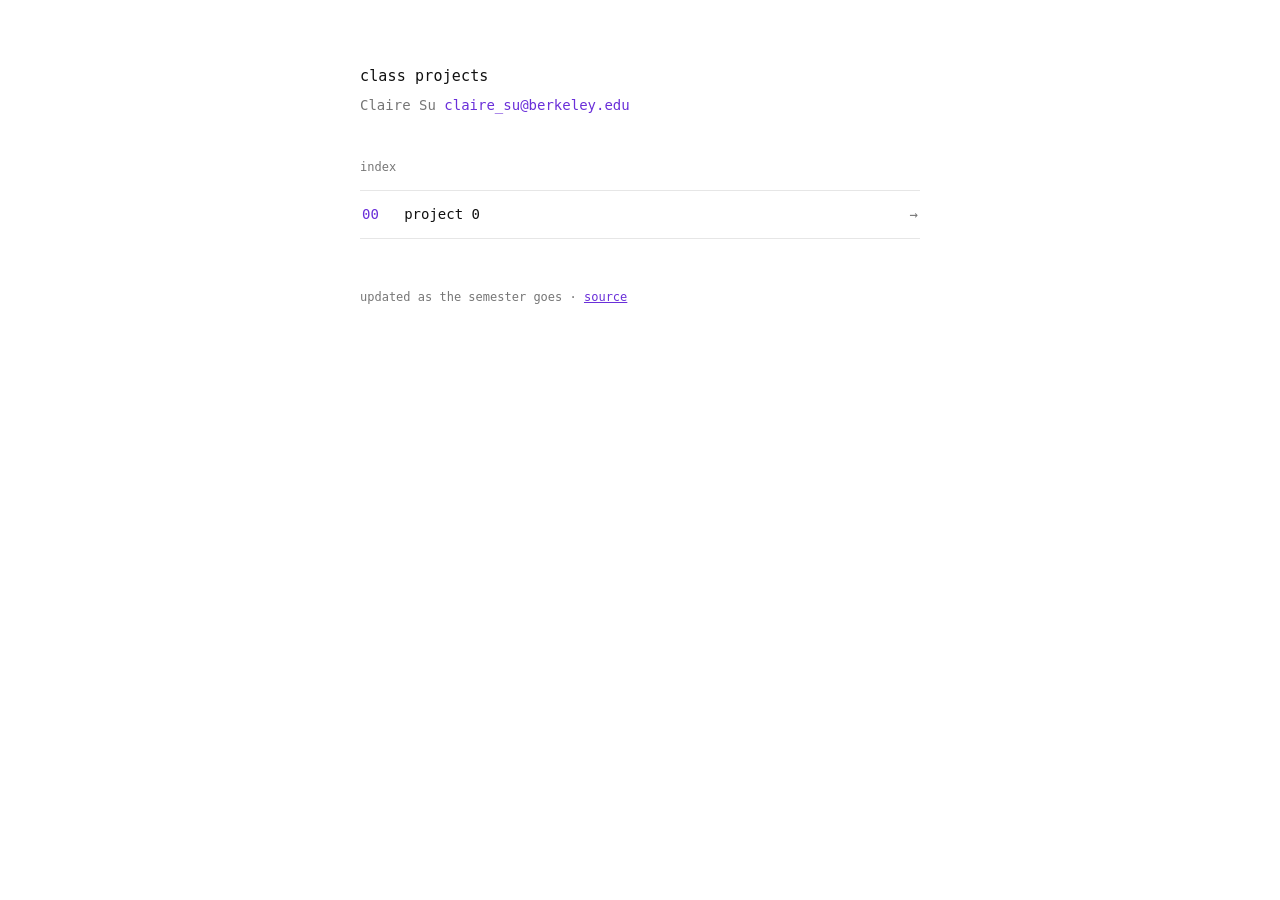
==== index.html @ a89c791b "updated main page" ====
<!DOCTYPE html>
<html lang="en">
<head>
<meta charset="UTF-8">
<meta name="viewport" content="width=device-width, initial-scale=1.0">
<title>my cs180 portfolio</title>
<link rel="stylesheet" href="style.css">
</head>
<body>
<main>
  <h1>class projects</h1>
  <p class="sub">Claire Su <span class="accent">claire_su@berkeley.edu</span></p>

  <h2>index</h2>
  <ul class="projects">
    <li>
      <a href="./0/">
        <span class="name"><span class="num">00</span> &nbsp; project 0</span>
        <span class="arrow">&rarr;</span>
      </a>
    </li>
  </ul>

  <footer>
    updated as the semester goes &middot; <a href="https://github.com/">source</a>
  </footer>
</main>
</body>
</html>
---- style.css ----
:root {
  --bg: #ffffff;
  --ink: #111111;
  --muted: #767676;
  --accent: #6a2fd9;
  --rule: #e6e6e6;
}

* { box-sizing: border-box; }

body {
  margin: 0;
  padding: 64px 24px 96px;
  background: var(--bg);
  color: var(--ink);
  font-family: "JetBrains Mono", "IBM Plex Mono", ui-monospace, SFMono-Regular, Menlo, Consolas, monospace;
  font-size: 14px;
  line-height: 1.7;
  -webkit-font-smoothing: antialiased;
}

main {
  max-width: 560px;
  margin: 0 auto;
}

h1 {
  font-size: 15px;
  font-weight: 500;
  margin: 0 0 4px;
  letter-spacing: 0.01em;
}

h1 .num { color: var(--accent); }

.sub {
  color: var(--muted);
  margin: 0 0 40px;
}

.sub .accent { color: var(--accent); }

h2 {
  font-size: 12px;
  font-weight: 500;
  color: var(--muted);
  margin: 32px 0 12px;
  border-top: 1px solid var(--rule);
  padding-top: 24px;
}

h2:first-of-type { border-top: none; padding-top: 0; margin-top: 0; }

p { margin: 0 0 12px; }

/* index page: project list */

ul.projects {
  list-style: none;
  margin: 0;
  padding: 0;
  border-top: 1px solid var(--rule);
}

ul.projects li {
  border-bottom: 1px solid var(--rule);
}

ul.projects a {
  display: flex;
  justify-content: space-between;
  align-items: baseline;
  gap: 16px;
  padding: 12px 2px;
  color: var(--ink);
  text-decoration: none;
}

ul.projects a:hover .name { color: var(--accent); }
ul.projects a:hover .arrow { transform: translateX(2px); color: var(--accent); }

.name { transition: color 0.15s ease; }
.num { color: var(--accent); }
.desc { color: var(--muted); font-size: 13px; }
.arrow { color: var(--muted); transition: transform 0.15s ease, color 0.15s ease; }

footer {
  margin-top: 48px;
  color: var(--muted);
  font-size: 12px;
}

footer a { color: var(--accent); }

/* project page: back link + placeholder */

a.back {
  color: var(--muted);
  text-decoration: none;
  font-size: 12px;
  display: inline-block;
  margin-bottom: 32px;
}
a.back:hover { color: var(--accent); }

.placeholder {
  color: var(--muted);
  border: 1px dashed var(--rule);
  padding: 16px;
  border-radius: 2px;
}

.placeholder .accent { color: var(--accent); }
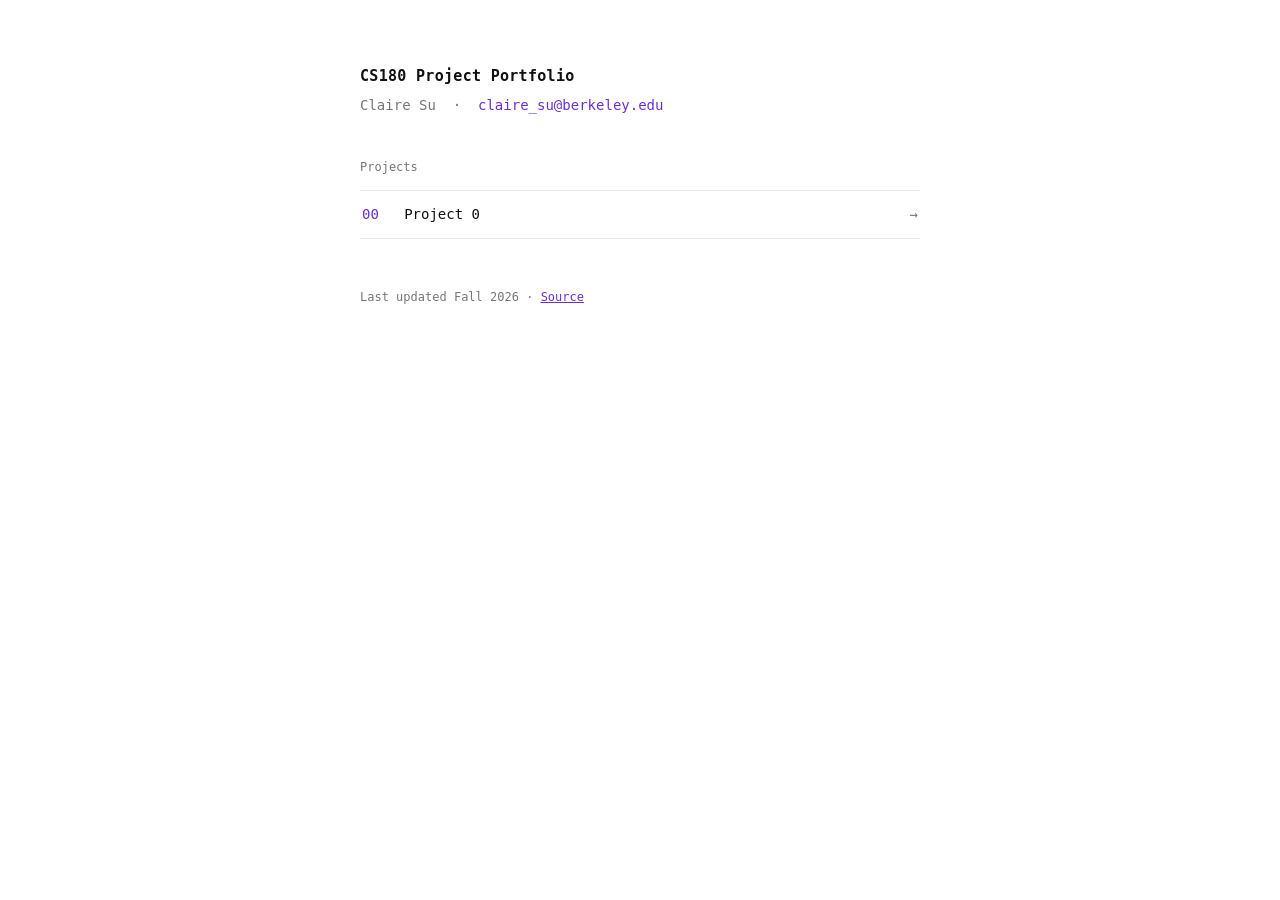
==== commit 7f8094af: "updated styling" ====
--- a/index.html
+++ b/index.html
@@ -8,21 +8,21 @@
 </head>
 <body>
 <main>
-  <h1>class projects</h1>
-  <p class="sub">Claire Su <span class="accent">claire_su@berkeley.edu</span></p>
+  <h1>CS180 Project Portfolio</h1>
+  <p class="sub">Claire Su &nbsp;&middot;&nbsp; <span class="accent">claire_su@berkeley.edu</span></p>
 
-  <h2>index</h2>
+  <h2>Projects</h2>
   <ul class="projects">
     <li>
       <a href="./0/">
-        <span class="name"><span class="num">00</span> &nbsp; project 0</span>
+        <span class="name"><span class="num">00</span> &nbsp; Project 0</span>
         <span class="arrow">&rarr;</span>
       </a>
     </li>
   </ul>
 
   <footer>
-    updated as the semester goes &middot; <a href="https://github.com/">source</a>
+    Last updated Fall 2026 &middot; <a href="https://github.com/">Source</a>
   </footer>
 </main>
 </body>
--- a/style.css
+++ b/style.css
@@ -26,9 +26,9 @@
 
 h1 {
   font-size: 15px;
-  font-weight: 500;
+  font-weight: 700;
   margin: 0 0 4px;
-  letter-spacing: 0.01em;
+  letter-spacing: 0.02em;
 }
 
 h1 .num { color: var(--accent); }
@@ -110,4 +110,4 @@
   border-radius: 2px;
 }
 
-.placeholder .accent { color: var(--accent); }
+.placeholder .accent { color: var(--accent); }
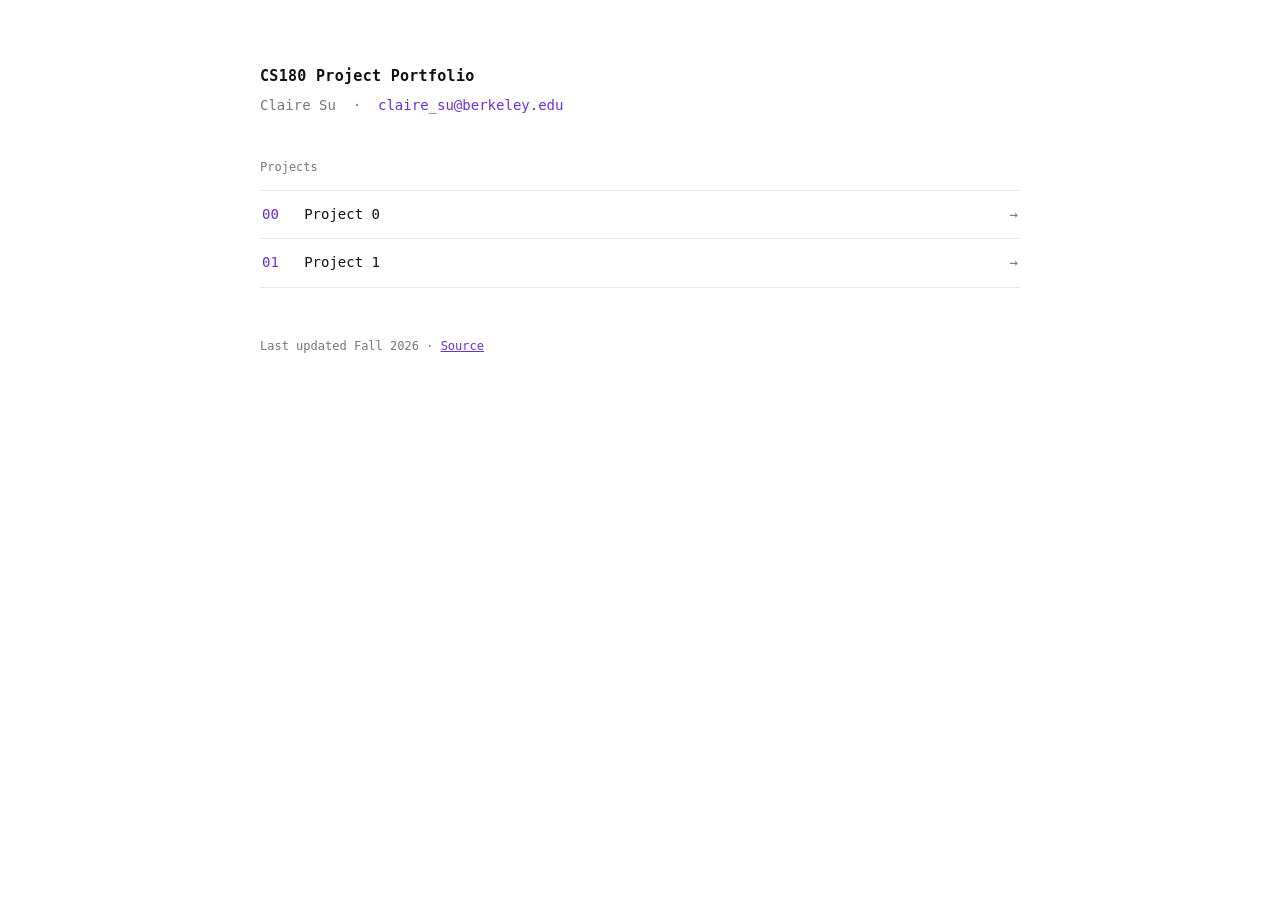
==== commit eaee89c9: "edited main page'" ====
--- a/index.html
+++ b/index.html
@@ -19,10 +19,16 @@
         <span class="arrow">&rarr;</span>
       </a>
     </li>
+    <li>
+      <a href="./1/">
+        <span class="name"><span class="num">01</span> &nbsp; Project 1</span>
+        <span class="arrow">&rarr;</span>
+      </a>
+    </li>
   </ul>
 
   <footer>
-    Last updated Fall 2026 &middot; <a href="https://github.com/">Source</a>
+    Last updated Fall 2026 &middot; <a href="https://github.com/clairetsu/clairetsu.github.io">Source</a>
   </footer>
 </main>
 </body>
--- a/style.css
+++ b/style.css
@@ -20,7 +20,7 @@
 }
 
 main {
-  max-width: 560px;
+  max-width: 760px;
   margin: 0 auto;
 }
 
@@ -38,7 +38,7 @@
   margin: 0 0 40px;
 }
 
-.sub .accent { color: var(--accent); }
+.accent { color: var(--accent); }
 
 h2 {
   font-size: 12px;
@@ -110,4 +110,74 @@
   border-radius: 2px;
 }
 
-.placeholder .accent { color: var(--accent); }+/* project page: figures */
+
+.figure-row {
+  display: flex;
+  gap: 16px;
+  margin: 0 0 8px;
+}
+
+.figure-row.single { max-width: 360px; }
+
+figure {
+  margin: 0;
+  flex: 1;
+  min-width: 0;
+  overflow: hidden;
+}
+
+.img-placeholder {
+  aspect-ratio: 4 / 3;
+  border: 1px dashed var(--rule);
+  border-radius: 2px;
+  display: flex;
+  align-items: center;
+  justify-content: center;
+  color: var(--muted);
+  font-size: 12px;
+  text-align: center;
+  padding: 12px;
+}
+
+figure img {
+  display: block;
+  width: 100%;
+  max-width: 100%;
+  height: auto;
+  aspect-ratio: 4 / 3;
+  object-fit: cover;
+  border: 1px solid var(--rule);
+  border-radius: 2px;
+}
+
+.figure-row.single figure img {
+  aspect-ratio: 4 / 3;
+}
+
+.figure-row.portrait figure img {
+  aspect-ratio: 3 / 4;
+}
+
+.figure-row.portrait .img-placeholder {
+  aspect-ratio: 3 / 4;
+}
+
+figcaption {
+  color: var(--muted);
+  font-size: 12px;
+  margin-top: 6px;
+}
+
+.prompt {
+  font-size: 13px;
+  margin: 12px 0 12px;
+}
+
+.reflection {
+  font-size: 13px;
+  color: var(--accent);
+  margin: 0 0 24px;
+  padding-left: 12px;
+  border-left: 2px solid var(--accent);
+}
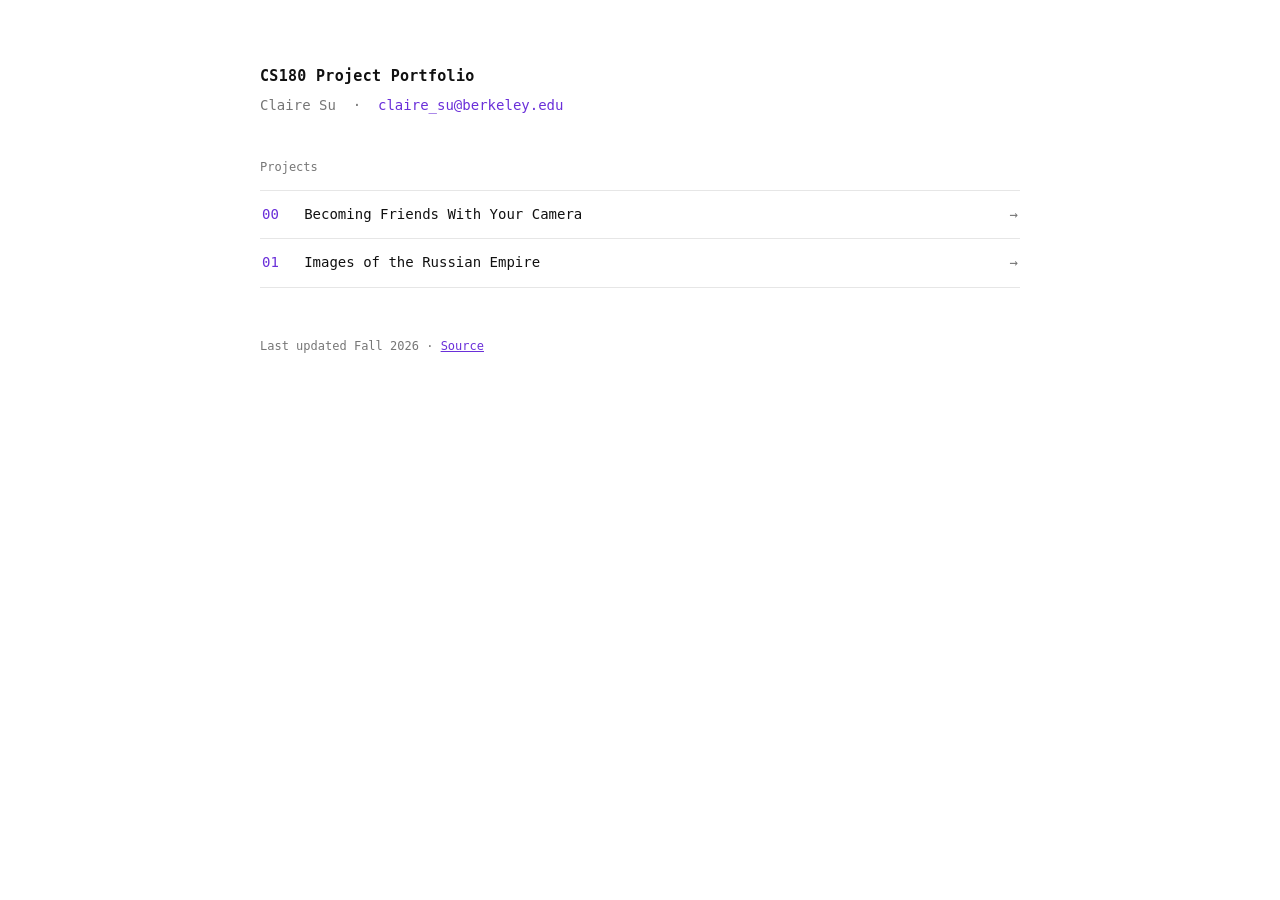
==== commit 6e726a4a: "edited main page" ====
--- a/index.html
+++ b/index.html
@@ -15,13 +15,13 @@
   <ul class="projects">
     <li>
       <a href="./0/">
-        <span class="name"><span class="num">00</span> &nbsp; Project 0</span>
+        <span class="name"><span class="num">00</span> &nbsp; Becoming Friends With Your Camera</span>
         <span class="arrow">&rarr;</span>
       </a>
     </li>
     <li>
       <a href="./1/">
-        <span class="name"><span class="num">01</span> &nbsp; Project 1</span>
+        <span class="name"><span class="num">01</span> &nbsp; Images of the Russian Empire</span>
         <span class="arrow">&rarr;</span>
       </a>
     </li>
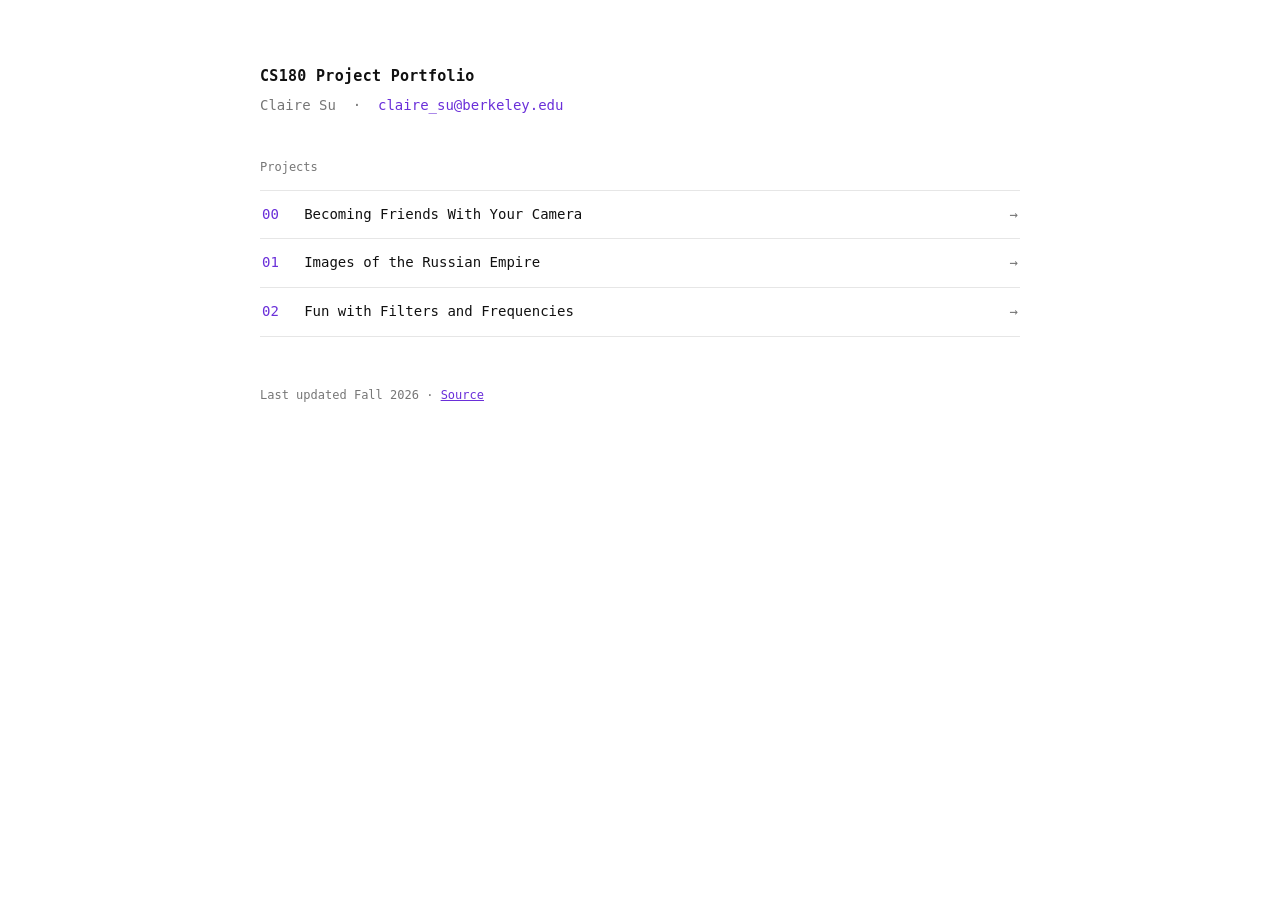
==== commit 8b73bf01: "added project 2 page" ====
--- a/index.html
+++ b/index.html
@@ -25,6 +25,12 @@
         <span class="arrow">&rarr;</span>
       </a>
     </li>
+        <li>
+      <a href="./2/">
+        <span class="name"><span class="num">02</span> &nbsp; Fun with Filters and Frequencies</span>
+        <span class="arrow">&rarr;</span>
+      </a>
+    </li>
   </ul>
 
   <footer>
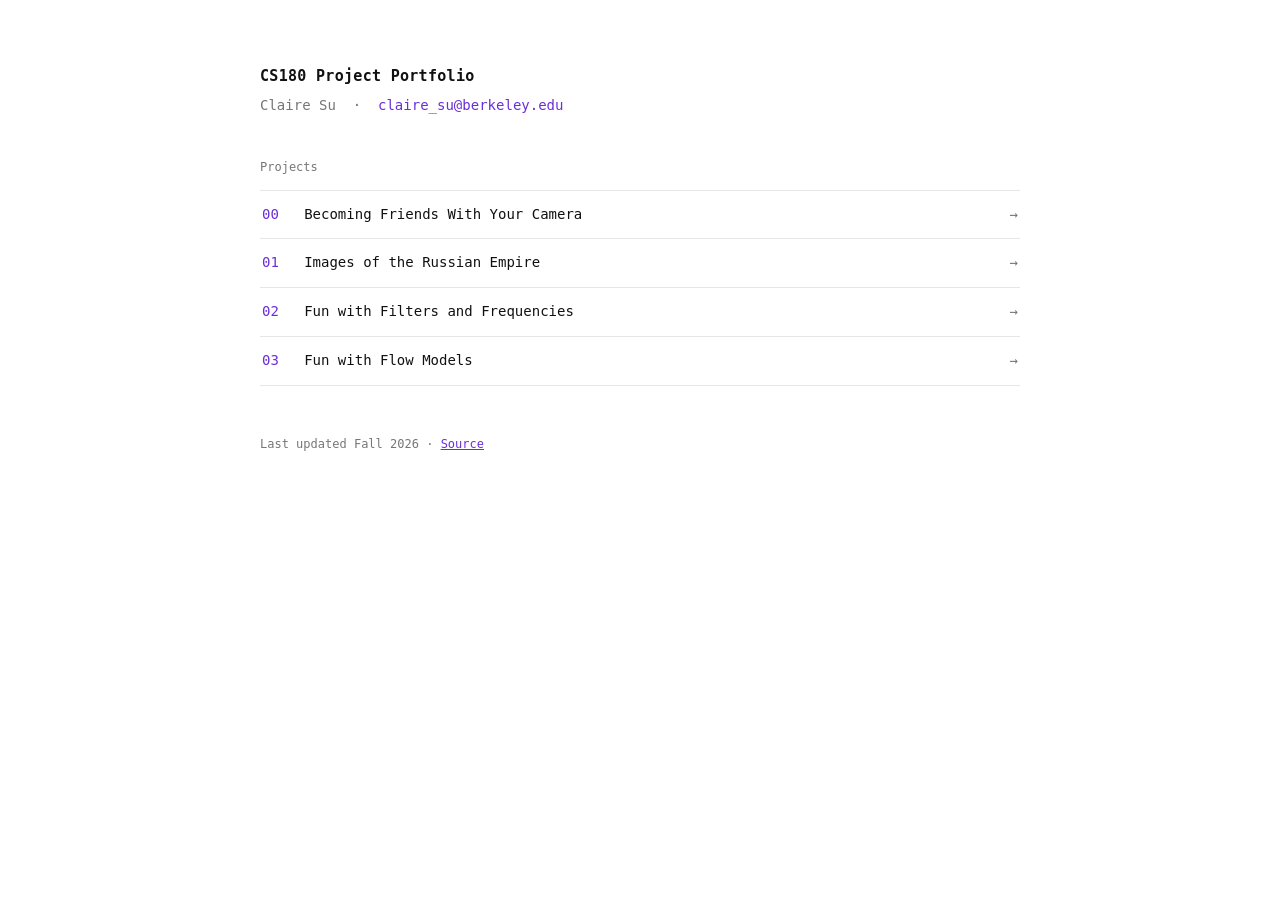
==== commit 30180fe8: "added project 3 page" ====
--- a/index.html
+++ b/index.html
@@ -31,6 +31,12 @@
         <span class="arrow">&rarr;</span>
       </a>
     </li>
+    <li>
+      <a href="./3/">
+        <span class="name"><span class="num">03</span> &nbsp; Fun with Flow Models</span>
+        <span class="arrow">&rarr;</span>
+      </a>
+    </li>
   </ul>
 
   <footer>
--- a/style.css
+++ b/style.css
@@ -180,4 +180,48 @@
   margin: 0 0 24px;
   padding-left: 12px;
   border-left: 2px solid var(--accent);
-}+}
+
+/* project page: code blocks */
+
+pre {
+  background: #f7f5fc;
+  border: 1px solid var(--rule);
+  border-radius: 4px;
+  padding: 14px 16px;
+  margin: 16px 0 24px;
+  overflow-x: auto;
+  line-height: 1.55;
+}
+
+pre code {
+  color: var(--ink);
+  font-size: 12px;
+  white-space: pre;
+}
+
+/* project page: natural-size figures (opt in with <main class="natural">) */
+
+main.natural figure img {
+  aspect-ratio: auto;
+  object-fit: contain;
+}
+
+main.natural .figure-row {
+  align-items: flex-start;
+}
+
+main.natural > figure {
+  margin: 0 0 16px;
+}
+
+/* project 2 page: wider column so multi-panel plots fit, everything stays aligned */
+
+main.natural {
+  max-width: 1040px;
+}
+
+/* cap the size of single standalone results so they don't span the full column */
+
+main.natural figure.medium { max-width: 480px; }
+main.natural figure.tall { max-width: 640px; }
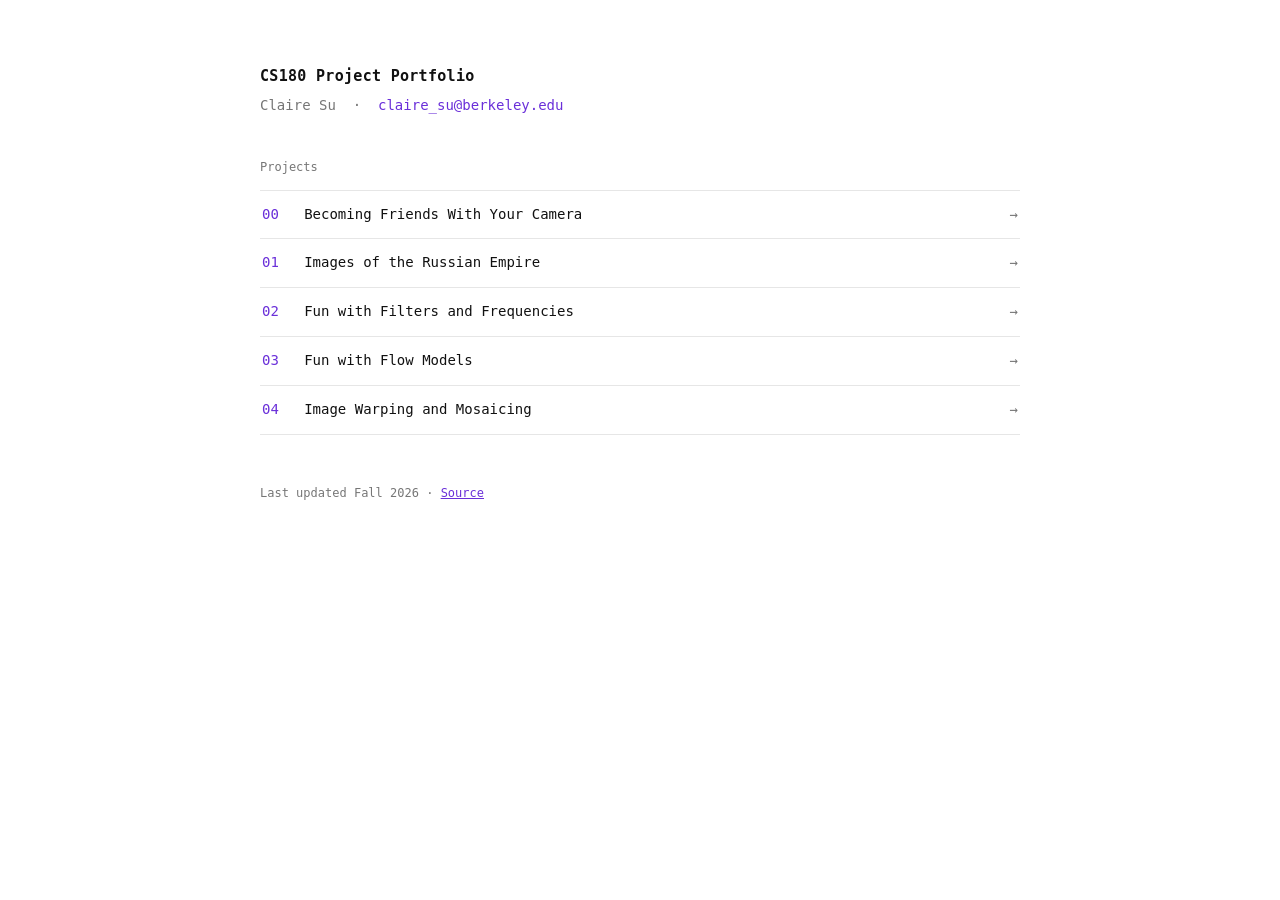
==== commit 8ab8d5b1: "project 4 page completed" ====
--- a/index.html
+++ b/index.html
@@ -37,6 +37,12 @@
         <span class="arrow">&rarr;</span>
       </a>
     </li>
+    <li>
+      <a href="./4/">
+        <span class="name"><span class="num">04</span> &nbsp; Image Warping and Mosaicing</span>
+        <span class="arrow">&rarr;</span>
+      </a>
+    </li>
   </ul>
 
   <footer>
